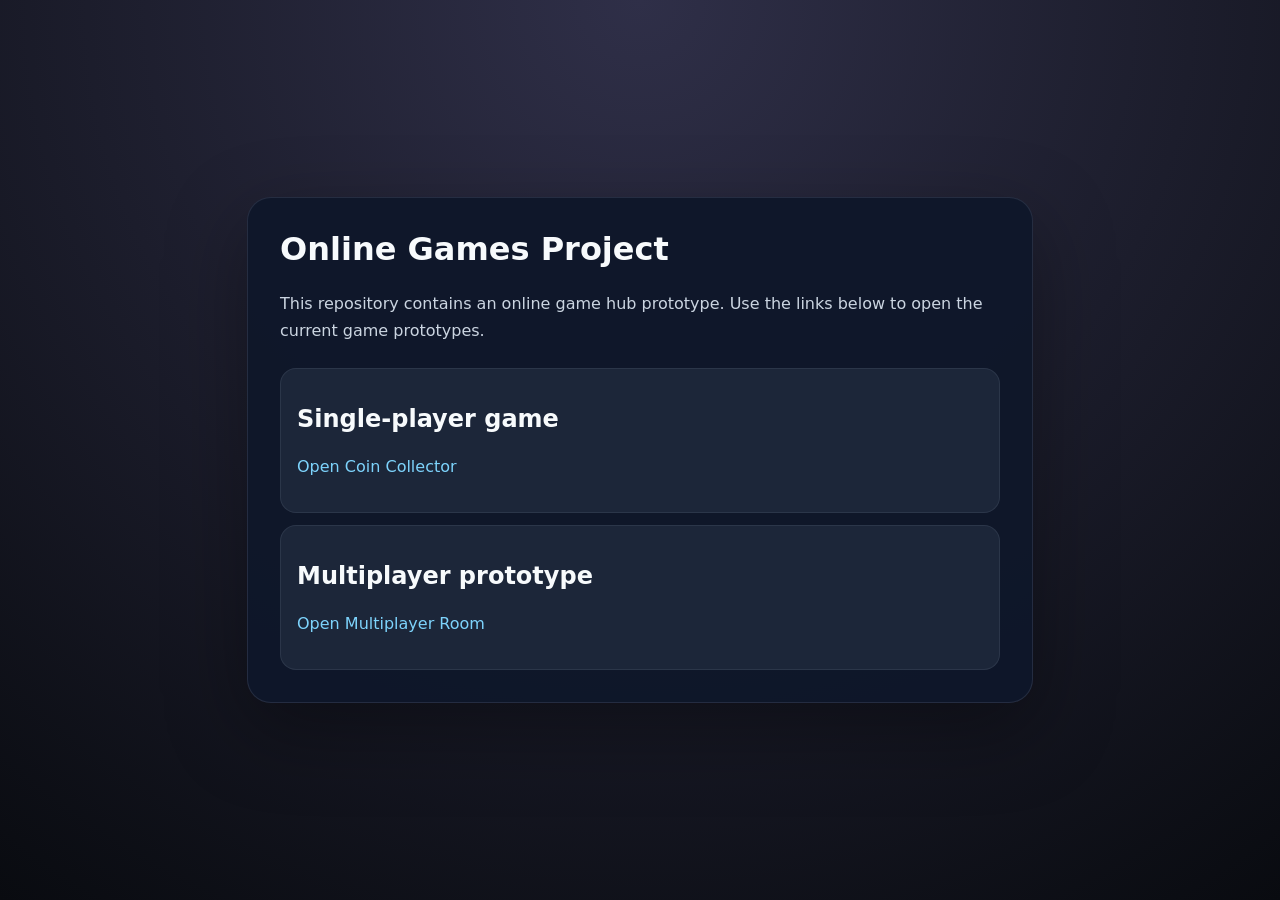
==== index.html @ fedeb6b9 "Add root index, multiplayer prototype, Firebase backend scaffold, and deployment docs" ====
<!DOCTYPE html>
<html lang="en">
<head>
  <meta charset="UTF-8" />
  <meta name="viewport" content="width=device-width, initial-scale=1.0" />
  <title>Online Games Project</title>
  <style>
    body {
      margin: 0;
      font-family: system-ui, sans-serif;
      min-height: 100vh;
      display: flex;
      align-items: center;
      justify-content: center;
      background: radial-gradient(circle at top, #2f2f48, #090b10);
      color: #f7fafc;
    }
    .container {
      max-width: 720px;
      width: 100%;
      padding: 32px;
      background: rgba(15, 23, 42, 0.96);
      border: 1px solid rgba(148, 163, 184, 0.16);
      border-radius: 24px;
      box-shadow: 0 26px 80px rgba(0, 0, 0, 0.35);
    }
    h1 {
      margin-top: 0;
      font-size: clamp(2rem, 2.5vw, 3rem);
    }
    p {
      line-height: 1.7;
      color: #cbd5e1;
    }
    ul {
      padding-left: 1.25rem;
    }
    a {
      color: #7dd3fc;
      text-decoration: none;
    }
    a:hover {
      text-decoration: underline;
    }
    .links {
      margin-top: 24px;
      display: grid;
      gap: 12px;
    }
    .link-card {
      padding: 16px;
      background: rgba(30, 41, 59, 0.9);
      border: 1px solid rgba(148, 163, 184, 0.12);
      border-radius: 16px;
    }
  </style>
</head>
<body>
  <main class="container">
    <h1>Online Games Project</h1>
    <p>This repository contains an online game hub prototype. Use the links below to open the current game prototypes.</p>
    <div class="links">
      <div class="link-card">
        <h2>Single-player game</h2>
        <p><a href="dev/coin-collector/index.html">Open Coin Collector</a></p>
      </div>
      <div class="link-card">
        <h2>Multiplayer prototype</h2>
        <p><a href="dev/multiplayer-room/index.html">Open Multiplayer Room</a></p>
      </div>
    </div>
  </main>
</body>
</html>
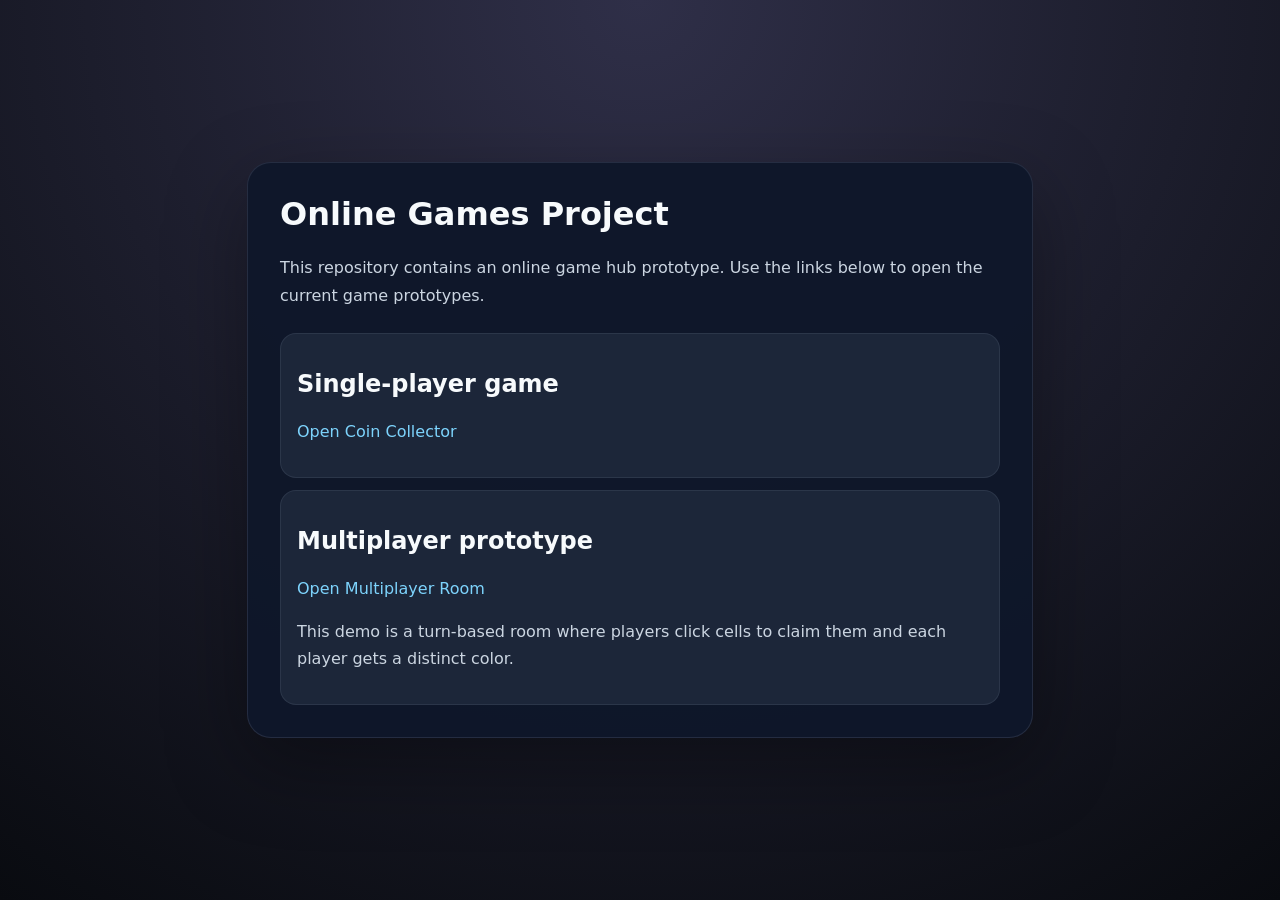
==== commit 6db327b0: "Update multiplayer room UI, add instructions modal, turn-based rules, and docs" ====
--- a/index.html
+++ b/index.html
@@ -67,6 +67,7 @@
       <div class="link-card">
         <h2>Multiplayer prototype</h2>
         <p><a href="dev/multiplayer-room/index.html">Open Multiplayer Room</a></p>
+        <p>This demo is a turn-based room where players click cells to claim them and each player gets a distinct color.</p>
       </div>
     </div>
   </main>
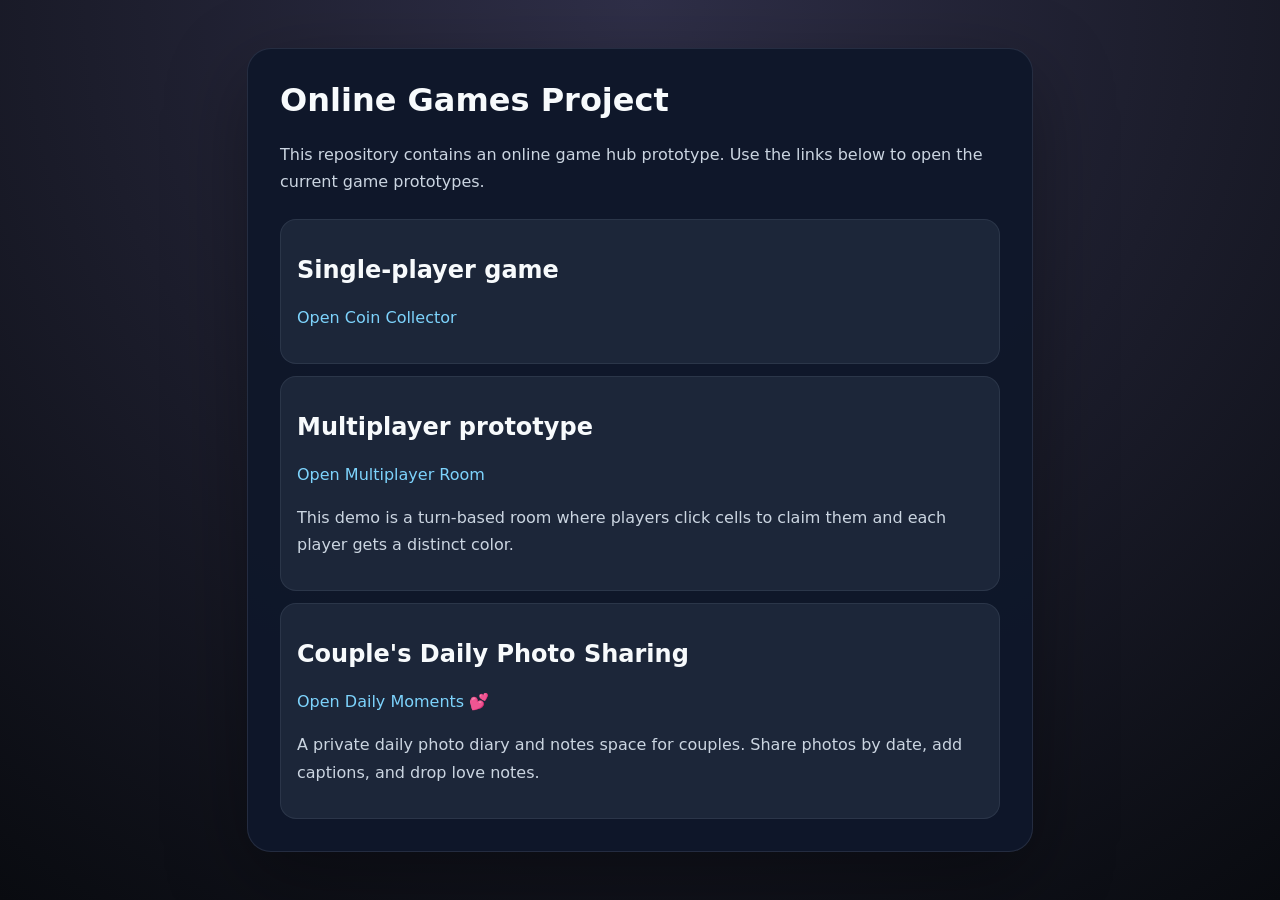
==== commit ac748438: "Enhance Firebase configuration loading with detailed error message and add deployment workflow for F" ====
--- a/index.html
+++ b/index.html
@@ -69,6 +69,11 @@
         <p><a href="dev/multiplayer-room/index.html">Open Multiplayer Room</a></p>
         <p>This demo is a turn-based room where players click cells to claim them and each player gets a distinct color.</p>
       </div>
+      <div class="link-card">
+        <h2>Couple's Daily Photo Sharing</h2>
+        <p><a href="dev/couple-daily-photo/index.html">Open Daily Moments 💕</a></p>
+        <p>A private daily photo diary and notes space for couples. Share photos by date, add captions, and drop love notes.</p>
+      </div>
     </div>
   </main>
 </body>
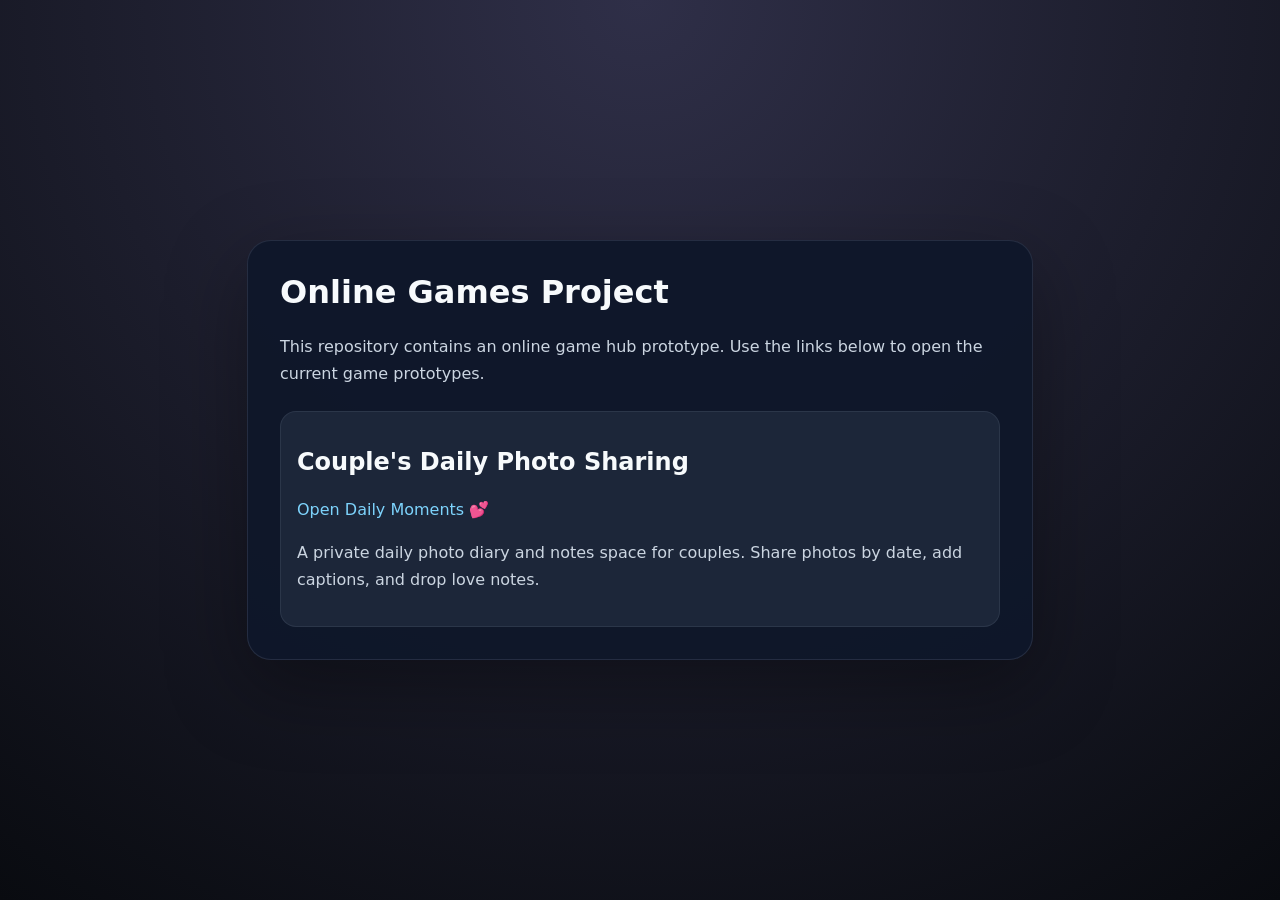
==== commit dc8a850d: "Remove Coin Collector and Multiplayer Room prototypes: delete all related files and directories" ====
--- a/index.html
+++ b/index.html
@@ -61,17 +61,8 @@
     <p>This repository contains an online game hub prototype. Use the links below to open the current game prototypes.</p>
     <div class="links">
       <div class="link-card">
-        <h2>Single-player game</h2>
-        <p><a href="dev/coin-collector/index.html">Open Coin Collector</a></p>
-      </div>
-      <div class="link-card">
-        <h2>Multiplayer prototype</h2>
-        <p><a href="dev/multiplayer-room/index.html">Open Multiplayer Room</a></p>
-        <p>This demo is a turn-based room where players click cells to claim them and each player gets a distinct color.</p>
-      </div>
-      <div class="link-card">
         <h2>Couple's Daily Photo Sharing</h2>
-        <p><a href="dev/couple-daily-photo/index.html">Open Daily Moments 💕</a></p>
+        <p><a href="dev/couple-daily-photo/login.html">Open Daily Moments 💕</a></p>
         <p>A private daily photo diary and notes space for couples. Share photos by date, add captions, and drop love notes.</p>
       </div>
     </div>
